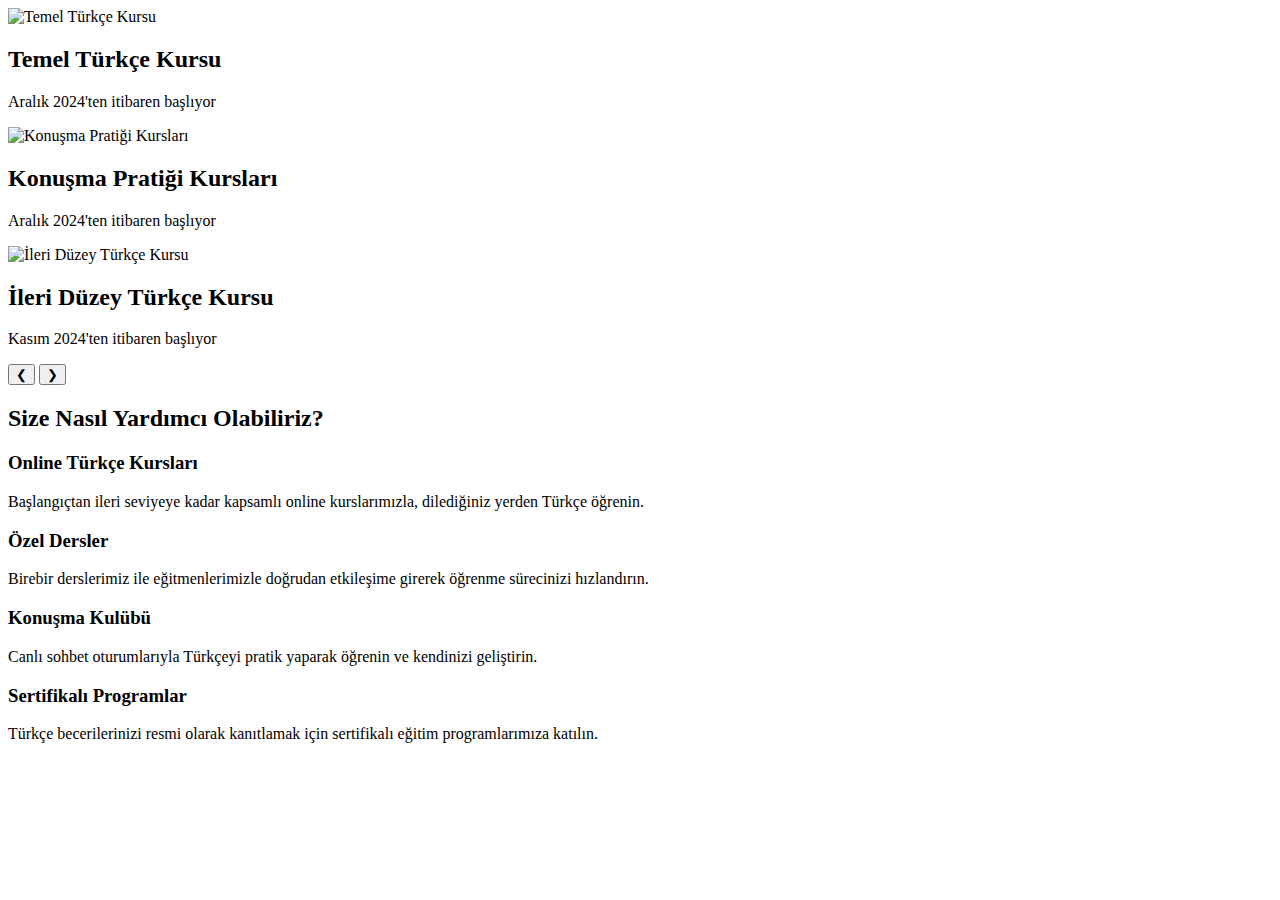
==== hizmetler.html @ 105ef9cf "upd" ====
<!DOCTYPE html>
<html lang="tr">
  <head>
    <meta charset="UTF-8" />
    <meta name="viewport" content="width=device-width, initial-scale=1.0" />

    <meta
      name="description"
      content="ElevatrX – Hizmetlerimiz! Türkçe kursları, özel dersler, dil pratiği ve profesyonel eğitim danışmanlığı sunuyoruz."
    />
    <title>ElevatrX – Hizmetler | Türkçe Kursları ve Dil Eğitimi</title>

    <link rel="icon" type="image/png" href="./public/logo.png" />
    <link rel="stylesheet" href="./css/main.css" />
  </head>

  <body>
    <header class="header"></header>

    <main>
      <section class="hero">
        <div class="slider" id="slider">
          <div class="slide active">
            <img src="./images/hero-img1.jpg" alt="Temel Türkçe Kursu" />
            <div class="slide-content">
              <h2>Temel Türkçe Kursu</h2>
              <p>Aralık 2024'ten itibaren başlıyor</p>
            </div>
          </div>
          <div class="slide">
            <img src="./images/hero-img2.jpg" alt="Konuşma Pratiği Kursları" />
            <div class="slide-content">
              <h2>Konuşma Pratiği Kursları</h2>
              <p>Aralık 2024'ten itibaren başlıyor</p>
            </div>
          </div>
          <div class="slide">
            <img src="./images/hero-img3.jpg" alt="İleri Düzey Türkçe Kursu" />
            <div class="slide-content">
              <h2>İleri Düzey Türkçe Kursu</h2>
              <p>Kasım 2024'ten itibaren başlıyor</p>
            </div>
          </div>
        </div>
        <button class="prev-btn" onclick="prevSlide()">&#10094;</button>
        <button class="next-btn" onclick="nextSlide()">&#10095;</button>
      </section>
      <section class="services-section">
        <div class="container">
          <h2>Size Nasıl Yardımcı Olabiliriz?</h2>

          <div class="service-card">
            <h3>Online Türkçe Kursları</h3>
            <p>
              Başlangıçtan ileri seviyeye kadar kapsamlı online kurslarımızla,
              dilediğiniz yerden Türkçe öğrenin.
            </p>
          </div>

          <div class="service-card">
            <h3>Özel Dersler</h3>
            <p>
              Birebir derslerimiz ile eğitmenlerimizle doğrudan etkileşime
              girerek öğrenme sürecinizi hızlandırın.
            </p>
          </div>

          <div class="service-card">
            <h3>Konuşma Kulübü</h3>
            <p>
              Canlı sohbet oturumlarıyla Türkçeyi pratik yaparak öğrenin ve
              kendinizi geliştirin.
            </p>
          </div>

          <div class="service-card">
            <h3>Sertifikalı Programlar</h3>
            <p>
              Türkçe becerilerinizi resmi olarak kanıtlamak için sertifikalı
              eğitim programlarımıza katılın.
            </p>
          </div>
        </div>
      </section>
    </main>

    <footer class="footer section"></footer>

    <script src="./js/builder.js"></script>
    <script src="./js/slider.js"></script>
  </body>
</html>
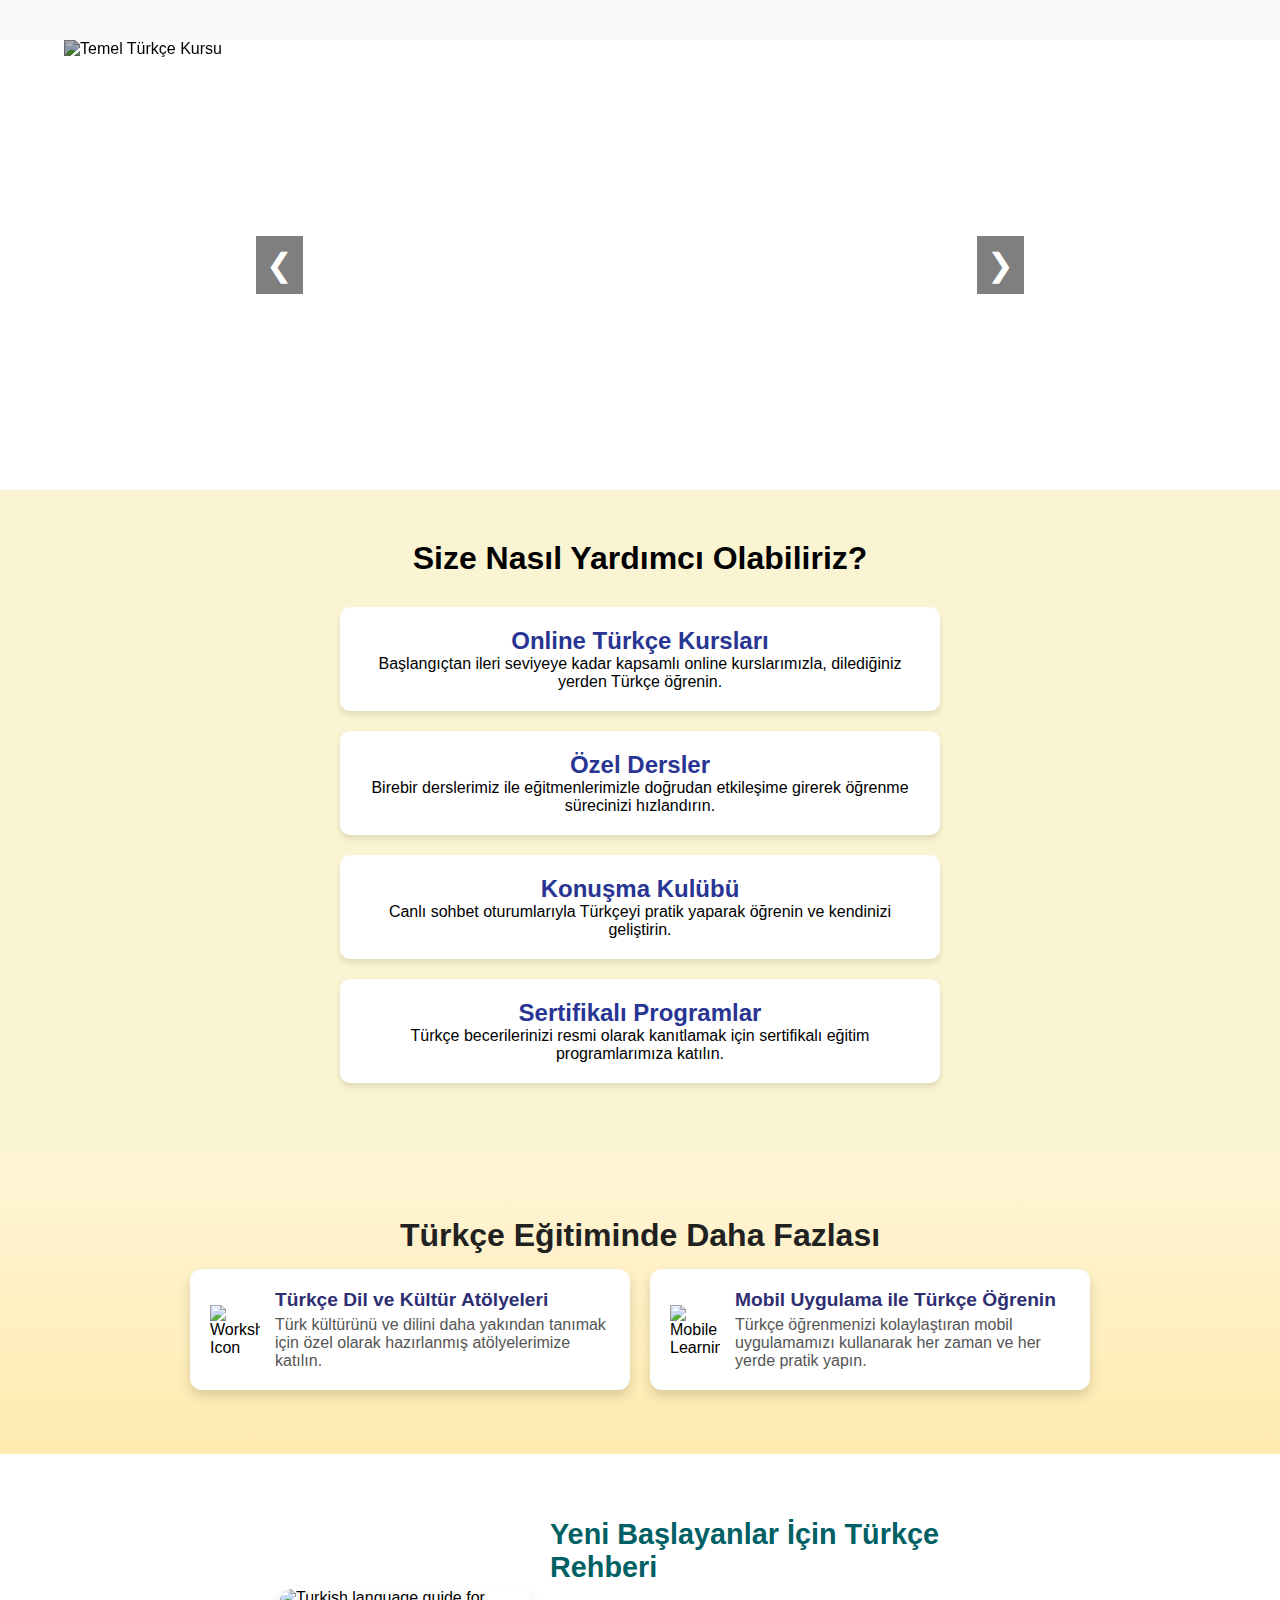
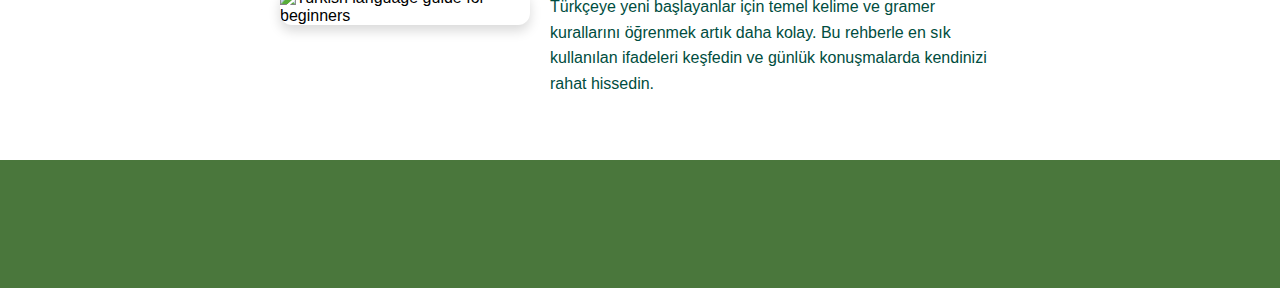
==== commit a0f722eb: "Update hizmetler.html" ====
--- a/hizmetler.html
+++ b/hizmetler.html
@@ -24,21 +24,21 @@
             <img src="./images/hero-img1.jpg" alt="Temel Türkçe Kursu" />
             <div class="slide-content">
               <h2>Temel Türkçe Kursu</h2>
-              <p>Aralık 2024'ten itibaren başlıyor</p>
+              <p>Aralık 2025'ten itibaren başlıyor</p>
             </div>
           </div>
           <div class="slide">
             <img src="./images/hero-img2.jpg" alt="Konuşma Pratiği Kursları" />
             <div class="slide-content">
               <h2>Konuşma Pratiği Kursları</h2>
-              <p>Aralık 2024'ten itibaren başlıyor</p>
+              <p>Aralık 2025'ten itibaren başlıyor</p>
             </div>
           </div>
           <div class="slide">
             <img src="./images/hero-img3.jpg" alt="İleri Düzey Türkçe Kursu" />
             <div class="slide-content">
               <h2>İleri Düzey Türkçe Kursu</h2>
-              <p>Kasım 2024'ten itibaren başlıyor</p>
+              <p>Kasım 2025'ten itibaren başlıyor</p>
             </div>
           </div>
         </div>
@@ -82,6 +82,59 @@
           </div>
         </div>
       </section>
+      <section class="advanced-service-section section">
+        <div class="container">
+          <h2>Türkçe Eğitiminde Daha Fazlası</h2>
+          <ul class="advanced-service-container">
+            <li class="advanced-service-box">
+              <img
+                src="./images/workshop-icon.png"
+                alt="Workshop Icon"
+                class="advanced-service-icon"
+              />
+              <div class="advanced-service-text">
+                <h3>Türkçe Dil ve Kültür Atölyeleri</h3>
+                <p>
+                  Türk kültürünü ve dilini daha yakından tanımak için özel
+                  olarak hazırlanmış atölyelerimize katılın.
+                </p>
+              </div>
+            </li>
+
+            <li class="advanced-service-box">
+              <img
+                src="./images/mobile-app-icon.png"
+                alt="Mobile Learning Icon"
+                class="advanced-service-icon"
+              />
+              <div class="advanced-service-text">
+                <h3>Mobil Uygulama ile Türkçe Öğrenin</h3>
+                <p>
+                  Türkçe öğrenmenizi kolaylaştıran mobil uygulamamızı kullanarak
+                  her zaman ve her yerde pratik yapın.
+                </p>
+              </div>
+            </li>
+          </ul>
+        </div>
+      </section>
+      <section class="beginner-guide section">
+        <div class="container beginner-container">
+          <img
+            src="./images/beginner-guide.webp"
+            alt="Turkish language guide for beginners"
+            class="beginner-image"
+          />
+          <div class="beginner-text">
+            <h2>Yeni Başlayanlar İçin Türkçe Rehberi</h2>
+            <p>
+              Türkçeye yeni başlayanlar için temel kelime ve gramer kurallarını
+              öğrenmek artık daha kolay. Bu rehberle en sık kullanılan ifadeleri
+              keşfedin ve günlük konuşmalarda kendinizi rahat hissedin.
+            </p>
+          </div>
+        </div>
+      </section>
     </main>
 
     <footer class="footer section"></footer>
--- a/css/main.css
+++ b/css/main.css
@@ -0,0 +1,1228 @@
+*,
+::after,
+::before {
+  box-sizing: border-box;
+}
+html {
+  scroll-behavior: smooth;
+}
+body {
+  margin: 0;
+
+  font-family: "Kanit", sans-serif;
+  font-size: 16px;
+  font-weight: 400;
+}
+h1,
+h2,
+h3,
+h4,
+h5,
+h6,
+p {
+  margin: 0;
+}
+
+ul {
+  margin: 0;
+  padding: 0;
+  list-style: none;
+}
+
+a {
+  color: currentColor;
+  text-decoration: none;
+}
+
+button {
+  cursor: pointer;
+}
+
+img {
+  display: block;
+  max-width: 100%;
+  height: auto;
+}
+
+.container {
+  width: 100%;
+  margin-left: auto;
+  margin-right: auto;
+  padding-right: clamp(20px, calc(10px + 5vw), 64px);
+  padding-left: clamp(20px, calc(10px + 5vw), 64px);
+  @media screen and (min-width: 1440px) {
+    width: 1440px;
+  }
+}
+.section {
+  padding-top: clamp(20px, calc(10px + 5vw), 64px);
+  padding-bottom: clamp(20px, calc(10px + 5vw), 64px);
+}
+
+/* HEADER */
+.header {
+  display: flex;
+  align-items: center;
+  justify-content: space-between;
+  padding: 20px 0;
+  background-color: #f8f8f8;
+}
+
+.nav-links {
+  list-style: none;
+  display: flex;
+  align-items: center;
+  justify-content: center;
+  gap: 20px;
+}
+
+.nav-links a {
+  text-decoration: none;
+  color: #333;
+  transition: color 0.3s linear;
+  &:hover,
+  &:focus {
+    color: #619f50;
+  }
+}
+.nav-links li:first-child {
+  display: none;
+  @media (min-width: 768px) {
+    display: block;
+    margin-right: 80px;
+  }
+}
+.mobile-menu {
+  position: fixed;
+  top: 0;
+  right: 0;
+  width: 320px;
+  height: 100%;
+  background-color: var(--item-color);
+  backdrop-filter: blur(5px);
+  transform: translateX(100%);
+  transition: transform var(--time-function);
+  z-index: 9;
+}
+.mobile-menu.is-open {
+  transform: translateX(0);
+}
+.mobile-menu-container {
+  display: flex;
+  flex-direction: column;
+  gap: 30px;
+  padding: 15px 20px 20px 20px;
+  background-color: var(--secondary-bg-color);
+}
+.mobile-menu-head {
+  display: flex;
+  justify-content: space-between;
+}
+.mobile-menu-logo {
+  font-family: var(--logo-family);
+  font-size: 24px;
+  font-weight: 700;
+}
+.menu-toggle {
+  background-color: transparent;
+  border: 0;
+  padding: 0;
+  line-height: 0;
+}
+.mobile-menu-list {
+  display: flex;
+  flex-direction: column;
+  gap: 20px;
+}
+.mobile-menu-link {
+  display: inline-block;
+  padding: 20px 0;
+  border-radius: 400px;
+
+  color: var(--main-color);
+  font-weight: 600;
+  font-size: 20px;
+  transition: all var(--time-function);
+}
+.mobile-menu-link:hover,
+.mobile-menu-link:focus {
+  text-decoration: underline;
+}
+
+/* HERO */
+.hero {
+  position: relative;
+  overflow: hidden;
+}
+
+.slider {
+  display: flex;
+  transition: transform 0.5s ease-in-out;
+}
+
+.slide {
+  min-width: 100%;
+  height: 450px;
+  object-fit: cover;
+  display: none;
+  position: relative;
+}
+
+.slide.active {
+  display: block;
+}
+
+.slide img {
+  width: 90%;
+  max-width: 1440px;
+  filter: brightness(70%);
+  margin-right: auto;
+  margin-left: auto;
+  object-fit: cover;
+  @media (max-width: 500px) {
+    height: 350px;
+  }
+}
+
+.slide-content {
+  position: absolute;
+  bottom: 20%;
+  left: 27%;
+  color: #fff;
+}
+
+.slide-content h2 {
+  font-size: clamp(1.5rem, 2.768vw + 0.946rem, 3.438rem);
+  line-height: clamp(2.025rem, 3.737vw + 1.278rem, 4.641rem);
+  margin-bottom: 10px;
+}
+
+.slide-content p {
+  font-size: 1.25rem;
+  margin-bottom: 20px;
+}
+
+.btn {
+  background-color: #66b366;
+  color: #fff;
+  padding: 10px 20px;
+  text-decoration: none;
+  border-radius: 5px;
+}
+
+.prev-btn,
+.next-btn {
+  position: absolute;
+  top: 50%;
+  transform: translateY(-50%);
+  background: rgba(0, 0, 0, 0.5);
+  color: #fff;
+  border: none;
+  font-size: 2rem;
+  cursor: pointer;
+  padding: 10px;
+}
+
+.prev-btn {
+  left: 20%;
+}
+
+.next-btn {
+  right: 20%;
+}
+/* ABOUT */
+.about-us {
+  background-color: #f8f8f8;
+  text-align: left;
+}
+.about-header {
+  background-image: url("../images/banner-about.webp");
+  background-size: cover;
+  background-position: center;
+  padding: 60px 0;
+  text-align: center;
+}
+
+.section-title {
+  font-size: 2rem;
+  text-align: center;
+  color: #333;
+  margin-bottom: 30px;
+}
+
+.about-heading {
+  font-size: 1.5rem;
+  color: #333;
+  margin-top: 20px;
+  font-weight: bold;
+}
+
+.about-us p {
+  font-size: 1rem;
+  line-height: 1.6;
+  color: #555;
+  margin-top: 10px;
+}
+
+.about-us p + p {
+  margin-top: 15px;
+}
+/* COURSES */
+.courses-container {
+  display: grid;
+  gap: 20px;
+  @media (min-width: 768px) {
+    grid-template-columns: 1fr 1fr;
+  }
+}
+
+.course-card {
+  display: flex;
+  flex-direction: column;
+  align-items: center;
+  border: 0.5px solid #000000;
+  border-radius: 8px;
+  padding: 20px;
+  box-shadow: 0 4px 8px rgba(0, 0, 0, 0.1);
+
+  text-align: center;
+  background-color: #fffcf4;
+  transition: transform 0.3s;
+}
+
+.course-card:hover {
+  transform: translateY(-10px);
+}
+
+.course-image {
+  width: 50%;
+  height: auto;
+  margin-bottom: 15px;
+  border-radius: 4px;
+}
+
+.course-title {
+  font-size: 1.2rem;
+  margin-bottom: 10px;
+  color: #333;
+}
+
+.course-description {
+  font-size: 0.95rem;
+  color: #555;
+  margin-bottom: 20px;
+}
+
+.course-button {
+  display: inline-block;
+  padding: 10px 20px;
+  background-color: #66b366;
+  color: #fff;
+  text-decoration: none;
+  border-radius: 5px;
+  transition: background-color 0.3s;
+}
+
+.course-button:hover {
+  background-color: #558a58;
+}
+/* INSRTUCTOR */
+.instructor-section {
+  display: flex;
+  justify-content: center;
+  align-items: center;
+  background-color: #faf4d2; /* Світлий жовтий фон */
+}
+
+.instructor-content {
+  display: flex;
+  flex-direction: column;
+  justify-content: space-between;
+  align-items: center;
+  gap: 40px;
+  @media (min-width: 768px) {
+    flex-direction: row;
+  }
+}
+.instructor-image {
+  width: 100%;
+}
+.instructor-image img {
+  width: 100%;
+  height: auto;
+  border-radius: 15px;
+  object-fit: cover;
+}
+
+.instructor-info {
+  max-width: 100%;
+}
+
+.instructor-title {
+  font-size: 1.8rem;
+  margin-bottom: 15px;
+  color: #333;
+  font-weight: bold;
+}
+
+.instructor-text {
+  font-size: 1rem;
+  color: #555;
+  margin-bottom: 20px;
+}
+
+.instructor-text a {
+  color: #333;
+  font-weight: bold;
+  text-decoration: none;
+}
+
+.instructor-text a:hover {
+  text-decoration: underline;
+}
+
+.instructor-button {
+  display: inline-block;
+  padding: 10px 20px;
+  background-color: #66b366;
+  color: #fff;
+  text-decoration: none;
+  border-radius: 5px;
+  transition: background-color 0.3s;
+}
+
+.instructor-button:hover {
+  background-color: #558a58;
+}
+
+.modal {
+  position: fixed;
+  top: 0;
+  left: 0;
+  width: 100%;
+  height: 100%;
+  background-color: rgba(0, 0, 0, 0.5);
+  display: flex;
+  align-items: center;
+  justify-content: center;
+  z-index: 1000;
+}
+
+.modal-content {
+  background-color: #fff;
+  padding: 20px;
+  border-radius: 8px;
+  text-align: center;
+  width: 90%;
+  max-width: 400px;
+}
+
+.close-button {
+  background-color: #333;
+  color: #fff;
+  border: none;
+  padding: 10px 20px;
+  font-size: 1rem;
+  border-radius: 4px;
+  cursor: pointer;
+  margin-top: 10px;
+}
+
+.close-button:hover {
+  background-color: #555;
+}
+
+/* PRIVACY */
+.privacy-policy {
+  padding: 40px 0;
+}
+
+.privacy-policy h1 {
+  font-size: 2.5rem;
+  color: #283593;
+  text-align: center;
+  margin-bottom: 20px;
+}
+
+.privacy-policy p,
+.privacy-policy ul li {
+  font-size: 1rem;
+  color: #555;
+  line-height: 1.6;
+}
+
+.policy-section h2 {
+  font-size: 1.8rem;
+  color: #333;
+  margin-top: 20px;
+  margin-bottom: 10px;
+}
+
+.policy-section ul {
+  list-style: disc;
+  padding-left: 20px;
+}
+
+.policy-section a {
+  color: #283593;
+  text-decoration: none;
+}
+
+.policy-section a:hover {
+  text-decoration: underline;
+}
+/* TERMS */
+.terms-page h1 {
+  font-size: 2.5rem;
+  color: #283593;
+  text-align: center;
+  margin-bottom: 20px;
+}
+
+.terms-page p {
+  font-size: 1rem;
+  margin-bottom: 15px;
+}
+
+.terms-section {
+  margin-bottom: 40px;
+}
+
+.terms-section h2 {
+  font-size: 1.8rem;
+  color: #333;
+  margin-bottom: 10px;
+}
+
+.terms-section p {
+  font-size: 1rem;
+  color: #555;
+}
+
+.terms-section ul {
+  list-style: none;
+  padding-left: 0;
+}
+
+.terms-section ul li {
+  font-size: 1rem;
+  color: #555;
+  margin-bottom: 10px;
+}
+
+.terms-section a {
+  color: #283593;
+  text-decoration: none;
+}
+
+.terms-section a:hover {
+  text-decoration: underline;
+}
+/* ÇEREZ POLİTİKASI (TERMS) */
+.other-section h1 {
+  font-size: 2.5rem;
+  color: #283593;
+  text-align: center;
+  margin-bottom: 20px;
+}
+
+.other-section p {
+  font-size: 1rem;
+  margin-bottom: 15px;
+  color: #555;
+}
+
+.other-section h2 {
+  font-size: 1.8rem;
+  color: #333;
+  margin-bottom: 10px;
+}
+
+.other-section ul {
+  list-style: none;
+  padding-left: 0;
+}
+
+.other-section ul li {
+  font-size: 1rem;
+  color: #555;
+  margin-bottom: 10px;
+}
+
+.other-section a {
+  color: #283593;
+  text-decoration: none;
+}
+
+.other-section a:hover {
+  text-decoration: underline;
+}
+
+/* FOOTER */
+.footer {
+  background-color: #4a773c; /* Зелений фон */
+  color: #ffffff;
+}
+
+.footer-container {
+  display: flex;
+  flex-wrap: wrap;
+  gap: 30px;
+  justify-content: space-between;
+}
+
+.footer-about,
+.footer-links,
+.footer-contact {
+  flex: 1;
+  min-width: 200px;
+}
+
+.footer-about h3 {
+  font-size: 1.2rem;
+  margin-bottom: 10px;
+}
+
+.footer-about p {
+  font-size: 0.9rem;
+  line-height: 1.6;
+}
+
+.footer-links ul {
+  list-style: none;
+  padding: 0;
+  margin: 0;
+  display: flex;
+  flex-direction: column;
+  align-items: center;
+}
+
+.footer-links li {
+  margin-bottom: 8px;
+}
+
+.footer-links a {
+  color: #ffffff;
+  text-decoration: none;
+  font-size: 0.9rem;
+}
+
+.footer-links a:hover {
+  text-decoration: underline;
+}
+
+.footer-contact .contact-info {
+  font-size: 0.9rem;
+  margin-bottom: 15px;
+}
+
+.footer-contact .social-icons a {
+  display: inline-block;
+  margin-right: 10px;
+}
+
+.footer-contact .social-icons img {
+  width: 24px;
+  height: 24px;
+}
+
+.footer-bottom {
+  text-align: center;
+  padding-top: 20px;
+  font-size: 0.8rem;
+  color: #ffffff;
+}
+
+.footer-bottom p {
+  margin: 0;
+}
+
+.cookie-banner {
+  position: fixed;
+  display: none;
+  bottom: 0;
+  right: 0;
+  background-color: rgb(41, 53, 41);
+  color: white;
+  text-align: center;
+  padding: 15px;
+  z-index: 2;
+  height: 30%;
+  width: 60%;
+}
+.cookie-banner p {
+  font-size: clamp(1rem, 0.893vw + 0.821rem, 1.625rem);
+  line-height: clamp(1.2rem, 1.071vw + 0.986rem, 1.95rem);
+}
+.cookie-banner.show {
+  display: flex;
+  flex-direction: column;
+  align-items: center;
+  justify-content: center;
+  gap: 10px;
+}
+
+#accept-cookies {
+  padding: 10px 20px;
+  background-color: #66b366;
+  color: #fff;
+  text-decoration: none;
+  border-radius: 5px;
+  border: none;
+  padding: 10px 20px;
+  margin-left: 10px;
+  cursor: pointer;
+}
+
+.courses-section {
+  padding: 50px 20px;
+  text-align: center;
+}
+
+.courses-section h2 {
+  font-size: 2rem;
+  margin-bottom: 30px;
+}
+
+.course-card {
+  background: white;
+  padding: 20px;
+  margin: 20px auto;
+  max-width: 600px;
+  box-shadow: 0px 4px 6px rgba(0, 0, 0, 0.1);
+  border-radius: 10px;
+}
+
+.course-card h3 {
+  font-size: 1.5rem;
+  color: #283593;
+}
+
+.course-card p {
+  font-size: 1rem;
+}
+
+.btn {
+  display: inline-block;
+  margin-top: 10px;
+  padding: 10px 20px;
+  background: #1e88e5;
+  color: white;
+  text-decoration: none;
+  border-radius: 5px;
+}
+
+.btn:hover {
+  background: #1565c0;
+}
+
+/* Sıkça Sorulan Sorular */
+.faq-section {
+  background-color: #faf4d2;
+  padding: 50px 20px;
+  text-align: center;
+}
+
+.faq-section h2 {
+  font-size: 2rem;
+  margin-bottom: 30px;
+}
+
+.faq {
+  background: white;
+  padding: 15px;
+  margin: 15px auto;
+  max-width: 600px;
+  box-shadow: 0px 4px 6px rgba(0, 0, 0, 0.1);
+  border-radius: 10px;
+}
+
+.faq h3 {
+  font-size: 1.2rem;
+  color: #283593;
+}
+
+.services-section {
+  background-color: #faf4d2;
+  padding: 50px 20px;
+  text-align: center;
+}
+
+.services-section h2 {
+  font-size: 2rem;
+  margin-bottom: 30px;
+}
+
+.service-card {
+  background: white;
+  padding: 20px;
+  margin: 20px auto;
+  max-width: 600px;
+  box-shadow: 0px 4px 6px rgba(0, 0, 0, 0.1);
+  border-radius: 10px;
+}
+
+.service-card h3 {
+  font-size: 1.5rem;
+  color: #283593;
+}
+
+.service-card p {
+  font-size: 1rem;
+}
+
+.btn {
+  display: inline-block;
+  margin-top: 10px;
+  padding: 10px 20px;
+  background: #1e88e5;
+  color: white;
+  text-decoration: none;
+  border-radius: 5px;
+}
+
+.btn:hover {
+  background: #1565c0;
+}
+
+.courses-container {
+  display: grid;
+  gap: 40px;
+  justify-items: center;
+  align-items: center;
+  @media (min-width: 768px) {
+    grid-template-columns: 1fr 1fr;
+  }
+}
+.course-img {
+  width: 100%;
+  height: 450px;
+  object-fit: cover;
+}
+
+.success-stories {
+  width: 100%;
+  padding: 50px 0;
+  text-align: center;
+  overflow: hidden;
+}
+.success-stories h2 {
+  font-size: 2.8rem;
+  color: #333;
+  margin-bottom: 15px;
+}
+.success-stories p {
+  font-size: 1.4rem;
+  color: #666;
+  margin-bottom: 40px;
+}
+.story-slider {
+  display: flex;
+  gap: 20px;
+  overflow-x: auto;
+  scroll-snap-type: x mandatory;
+  padding-bottom: 10px;
+  scrollbar-width: thin;
+  scrollbar-color: #66b366 #ccc;
+}
+/* Прокрутка для Chrome, Edge, Safari */
+.story-slider::-webkit-scrollbar {
+  height: 8px;
+}
+.story-slider::-webkit-scrollbar-track {
+  background: #ccc;
+  border-radius: 4px;
+}
+.story-slider::-webkit-scrollbar-thumb {
+  background-color: #66b366;
+  border-radius: 4px;
+}
+.story-card {
+  flex: 0 0 30%;
+  min-width: 30%;
+  max-width: 30%;
+  background: white;
+  border-radius: 12px;
+  box-shadow: 0 3px 6px rgba(0, 0, 0, 0.15);
+  padding: 20px;
+  scroll-snap-align: center;
+}
+.story-content {
+  display: flex;
+  flex-direction: column;
+  align-items: center;
+  gap: 15px;
+  @media (min-width: 1440px) {
+    flex-direction: row;
+  }
+}
+.story-content img {
+  width: 80px;
+  height: 80px;
+  border-radius: 50%;
+  object-fit: cover;
+  border: 3px solid #66b366;
+}
+.story-text {
+  text-align: left;
+}
+.story-text p {
+  font-size: 1.2rem;
+  font-style: italic;
+  margin-bottom: 5px;
+}
+.story-text h4 {
+  font-size: 1.3rem;
+  font-weight: bold;
+  color: #66b366;
+}
+/* Мобільна адаптація */
+@media screen and (max-width: 900px) {
+  .story-slider {
+    flex-direction: row;
+    overflow-x: scroll;
+    scroll-snap-type: x mandatory;
+    gap: 10px;
+  }
+  .story-card {
+    width: 80%;
+    min-width: 80%;
+    max-width: 80%;
+  }
+}
+
+.interactive-lessons {
+  width: 100%;
+  max-width: 1400px;
+  margin: 0 auto;
+  background: #a4d3a4;
+  border-radius: 12px;
+  box-shadow: 0 5px 10px rgba(0, 0, 0, 0.1);
+}
+
+.container-les {
+  display: flex;
+  align-items: center;
+  justify-content: space-between;
+  gap: 40px;
+}
+
+.lesson-content {
+  flex: 1;
+  text-align: left;
+}
+
+.lesson-content h2 {
+  font-size: 2.8rem;
+  color: #121212;
+  margin-bottom: 15px;
+}
+
+.lesson-content p {
+  font-size: 1.4rem;
+  color: #3c3c3c;
+  margin-bottom: 20px;
+}
+
+.lesson-content ul {
+  list-style: none;
+  padding: 0;
+}
+
+.lesson-content ul li {
+  font-size: 1.2rem;
+  color: #2d2c2c;
+  margin-bottom: 10px;
+  display: flex;
+  align-items: center;
+}
+
+.lesson-content ul li::before {
+  content: "✔️";
+  margin-right: 10px;
+  color: #00ff59;
+  font-size: 1.3rem;
+}
+
+.lesson-image {
+  flex: 1;
+  display: flex;
+  justify-content: center;
+}
+
+.lesson-image img {
+  width: 100%;
+  max-width: 500px;
+  border-radius: 10px;
+  box-shadow: 0 4px 8px rgba(0, 0, 0, 0.15);
+}
+
+/* Адаптація для мобільних пристроїв */
+@media screen and (max-width: 900px) {
+  .container {
+    flex-direction: column;
+    text-align: center;
+  }
+
+  .lesson-image img {
+    max-width: 100%;
+  }
+}
+
+.certification-program {
+  width: 100%;
+  max-width: 1400px;
+  margin: 0 auto;
+  background: #faf4d2;
+  border-radius: 12px;
+  box-shadow: 0 5px 10px rgba(0, 0, 0, 0.1);
+}
+
+.container-certification {
+  display: flex;
+  align-items: center;
+  justify-content: space-between;
+  gap: 40px;
+}
+
+.certification-content {
+  flex: 1;
+  text-align: left;
+}
+
+.certification-content h2 {
+  font-size: 2.8rem;
+  color: #333;
+  margin-bottom: 15px;
+}
+
+.certification-content p {
+  font-size: 1.4rem;
+  color: #666;
+  margin-bottom: 20px;
+}
+
+.certification-content ul {
+  list-style: none;
+  padding: 0;
+}
+
+.certification-content ul li {
+  font-size: 1.2rem;
+  color: #444;
+  margin-bottom: 10px;
+  display: flex;
+  align-items: center;
+}
+
+.certification-content ul li::before {
+  content: "✔️";
+  margin-right: 10px;
+  color: #ff9800;
+  font-size: 1.3rem;
+}
+
+.certification-image {
+  flex: 1;
+  display: flex;
+  justify-content: center;
+}
+
+.certification-image img {
+  width: 100%;
+  max-width: 500px;
+  border-radius: 10px;
+  box-shadow: 0 4px 8px rgba(0, 0, 0, 0.15);
+}
+
+.btn {
+  display: inline-block;
+  padding: 12px 24px;
+  margin-top: 20px;
+  background: #ff9800;
+  color: #fff;
+  font-size: 1.2rem;
+  font-weight: bold;
+  border-radius: 6px;
+  text-decoration: none;
+  transition: background 0.3s;
+}
+
+.btn:hover {
+  background: #e68900;
+}
+
+/* Адаптація для мобільних пристроїв */
+@media screen and (max-width: 900px) {
+  .container {
+    flex-direction: column;
+    text-align: center;
+  }
+
+  .certification-image img {
+    max-width: 100%;
+  }
+}
+
+.workshop-header {
+  margin-bottom: 40px;
+}
+.workshop-header h2 {
+  font-size: 2.8rem;
+  color: #333;
+  margin-bottom: 10px;
+}
+.workshop-header p {
+  font-size: 1.4rem;
+  color: #666;
+}
+.workshop-grid {
+  display: grid;
+  grid-template-columns: repeat(auto-fit, minmax(300px, 1fr));
+  gap: 30px;
+}
+.workshop-item {
+  background-color: #a0e8b8;
+  padding: 20px;
+  border-radius: 10px;
+  box-shadow: 0 5px 15px rgba(0, 0, 0, 0.1);
+}
+.workshop-item img {
+  width: 100%;
+  height: 200px;
+  object-fit: cover;
+  border-radius: 8px;
+  margin-bottom: 15px;
+}
+.workshop-item h3 {
+  font-size: 1.8rem;
+  color: #142d1d;
+  margin-bottom: 10px;
+}
+.workshop-item p {
+  font-size: 1.2rem;
+  color: #444;
+}
+
+.mobile-learning h2 {
+  text-align: center;
+  font-size: 2rem;
+  color: #212121;
+  margin-bottom: 15px;
+}
+
+.mobile-learning p {
+  font-size: 1.2rem;
+  color: #757575;
+  max-width: 600px;
+  margin: 0 auto 30px;
+}
+
+.mobile-learning img {
+  width: 70%;
+  height: 450px;
+  object-fit: cover;
+  margin: 0 auto;
+  border-radius: 10px;
+  box-shadow: 0 5px 15px rgba(0, 0, 0, 0.1);
+}
+
+.private-lesson {
+  text-align: center;
+}
+.private-lesson h2 {
+  font-size: 2rem;
+  color: #212121;
+  margin-bottom: 15px;
+}
+.private-lesson p {
+  font-size: 1.2rem;
+  color: #757575;
+  max-width: 600px;
+  margin: 0 auto 30px;
+}
+.private-lesson img {
+  width: 70%;
+  height: 450px;
+  object-fit: cover;
+  margin: 0 auto;
+  border-radius: 10px;
+  box-shadow: 0 5px 15px rgba(0, 0, 0, 0.1);
+}
+
+.advanced-service-section {
+  background: linear-gradient(to bottom, #fff5d7, #ffebaf);
+}
+.advanced-service-section h2 {
+  text-align: center;
+  font-size: 2rem;
+  color: #212121;
+  margin-bottom: 15px;
+}
+.advanced-service-container {
+  display: grid;
+  grid-template-columns: repeat(auto-fit, minmax(250px, 1fr));
+  gap: 20px;
+  max-width: 900px;
+  margin: 0 auto;
+}
+
+.advanced-service-box {
+  background: #ffffff;
+  padding: 20px;
+  border-radius: 12px;
+  box-shadow: 0 6px 12px rgba(0, 0, 0, 0.15);
+  text-align: left;
+  display: flex;
+  align-items: center;
+  gap: 15px;
+}
+
+.advanced-service-icon {
+  width: 50px;
+  height: 50px;
+}
+
+.advanced-service-text h3 {
+  color: #2e2e72;
+  font-size: 1.2rem;
+  margin-bottom: 5px;
+}
+
+.advanced-service-text p {
+  color: #555;
+  font-size: 1rem;
+}
+
+
+.beginner-container {
+  display: flex;
+  align-items: center;
+  justify-content: center;
+  gap: 20px;
+  max-width: 900px;
+  margin: 0 auto;
+  text-align: left;
+}
+
+.beginner-text {
+  max-width: 450px;
+}
+
+.beginner-text h2 {
+  color: #006064;
+  font-size: 1.8rem;
+  margin-bottom: 10px;
+}
+
+.beginner-text p {
+  color: #004d40;
+  font-size: 1rem;
+  line-height: 1.6;
+}
+
+.beginner-image {
+  width: 250px;
+  border-radius: 12px;
+  box-shadow: 0 6px 12px rgba(0, 0, 0, 0.15);
+}
